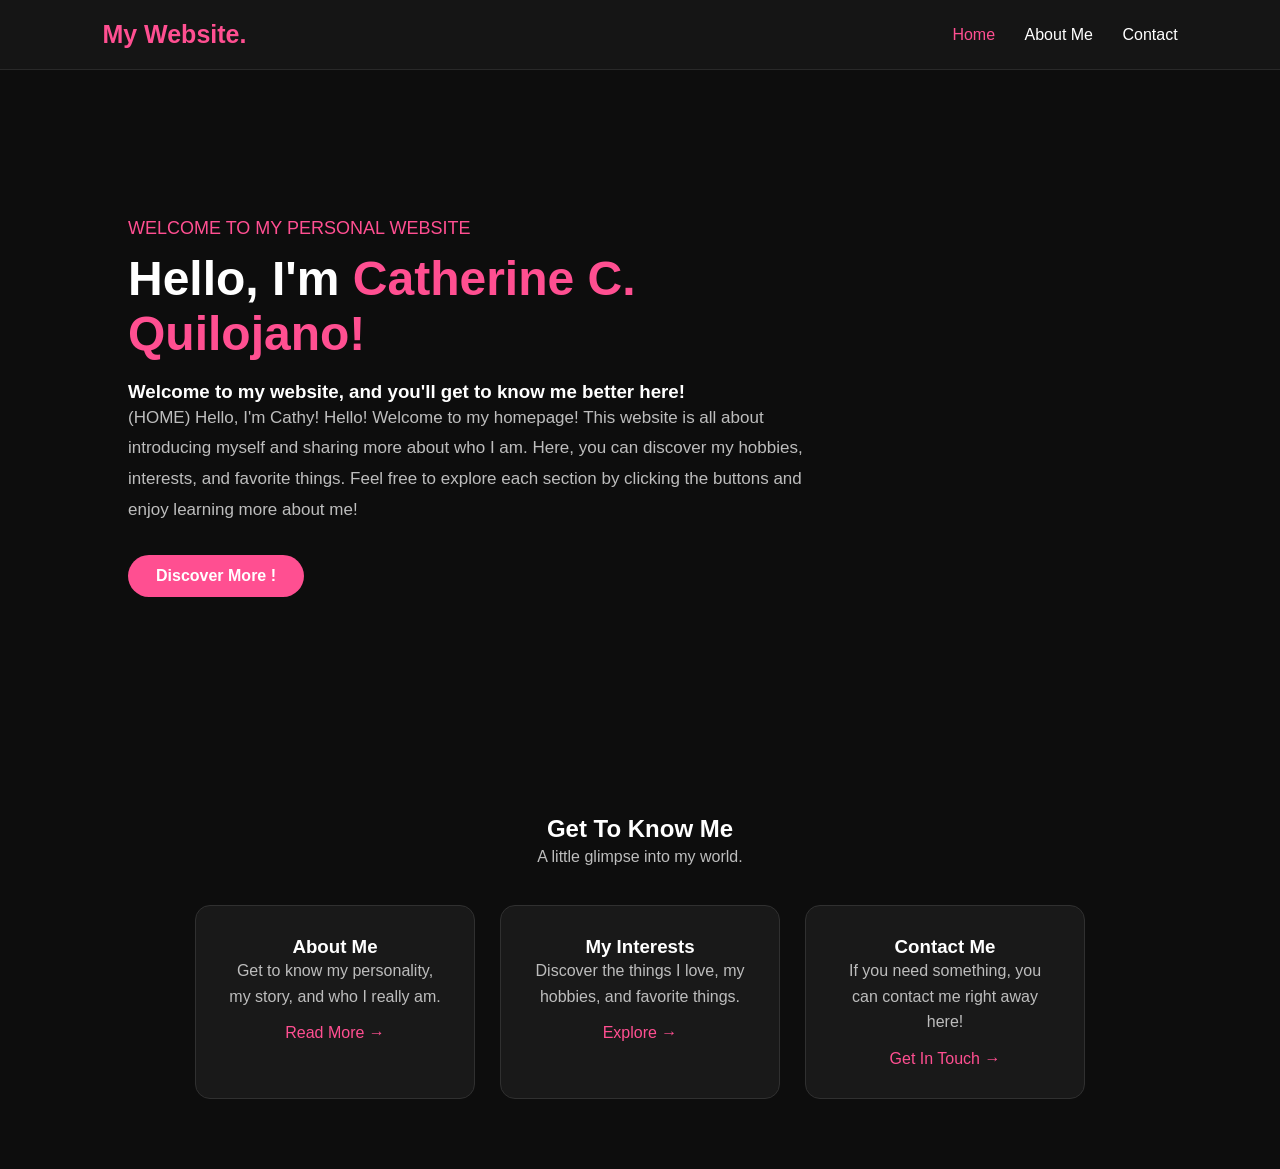
==== index.html @ f65b0c99 "Add files via upload" ====
<!DOCTYPE html>
<html lang="en">
<head>
    <meta charset="UTF-8">
    <meta name="viewport" content="width=device-width, initial-scale=1.0">

    <title>Home | My Personal Website</title>

    <link rel="stylesheet" href="style.css">
</head>

<body>

    <!-- NAVIGATION BAR -->
    <header>
        <h2 class="logo">My Website.</h2>

        <nav>
            <a href="index.html" class="active">Home</a>
            <a href="about.html">About Me</a>
            <a href="contact.html">Contact</a>
        </nav>
    </header>

    <!-- HOME SECTION -->
    <section class="home">

        <div class="home-content">

            <p class="welcome">
                WELCOME TO MY PERSONAL WEBSITE
            </p>

            <h1>
                Hello, I'm <span>Catherine C. Quilojano!</span>
            </h1>

            <h3>Welcome to my website, and you'll get to know me better here!</h3>

            <p class="description">
                (HOME)

Hello, I'm Cathy!

Hello! Welcome to my homepage! This website is all about
              introducing myself and sharing more about who I am. 
              Here, you can discover my hobbies, interests, 
            and favorite things.
              Feel free to explore each section by clicking the buttons and enjoy learning more about me!
            </p>

            <a href="about.html" class="button">
                Discover More !
            </a>

        </div>

    </section>

    <!-- HOME CARDS -->
    <section class="home-cards">

        <h2>Get To Know Me</h2>

        <p class="card-subtitle">
            A little glimpse into my world.
        </p>

        <div class="card-container">

            <div class="card">
                <h3>About Me</h3>
                <p>
                    Get to know my personality,
                    my story, and who I really am.
                </p>
                <a href="about.html">Read More →</a>
            </div>

            <div class="card">
                <h3> My Interests</h3>
                <p>
                    Discover the things I love,
                    my hobbies, and favorite things.
                </p>
                <a href="about.html">Explore →</a>
            </div>

            <div class="card">
                <h3> Contact Me</h3>
                <p>
                    If you need something, you can
                  contact me right away here!
                </p>
                <a href="contact.html">Get In Touch →</a>
            </div>

        </div>

    </section>


</body>
</html>
---- style.css ----
/* GENERAL SETTINGS */
* {
    margin: 0;
    padding: 0;
    box-sizing: border-box;
    font-family: Arial, sans-serif;
    scroll-behavior: smooth;
}

body {
    background: #0d0d0d;
    color: white;
}

/* NAVIGATION BAR */
header {
    width: 100%;
    padding: 20px 8%;
    display: flex;
    justify-content: space-between;
    align-items: center;
    background: #151515;
    position: sticky;
    top: 0;
    z-index: 100;
    border-bottom: 1px solid #292929;
}

.logo {
    color: #ff4f91;
    font-size: 25px;
    font-weight: bold;
    text-decoration: none;
}

nav a {
    color: white;
    text-decoration: none;
    font-size: 16px;
    margin-left: 25px;
    transition: 0.3s;
}

nav a:hover,
nav a.active {
    color: #ff4f91;
}

/* GENERAL TITLES */
.welcome {
    color: #ff4f91;
    font-size: 18px;
    margin-bottom: 12px;
}

h1 {
    font-size: 48px;
    margin-bottom: 20px;
}

h1 span,
h2 span {
    color: #ff4f91;
}

/* HOME PAGE */
.home {
    min-height: 75vh;
    display: flex;
    align-items: center;
    padding: 70px 10%;
}

.home-content {
    max-width: 700px;
}

.description {
    color: #bdbdbd;
    font-size: 17px;
    line-height: 1.8;
    margin-bottom: 30px;
}

/* BUTTONS */
.button {
    display: inline-block;
    padding: 12px 28px;
    background: #ff4f91;
    color: white;
    text-decoration: none;
    border-radius: 30px;
    font-weight: bold;
    transition: 0.3s;
}

.button:hover {
    background: #e52d76;
    transform: translateY(-3px);
}

/* CARDS */
.home-cards,
.about,
.contact {
    padding: 70px 10%;
    text-align: center;
}

.card-subtitle,
.about-intro,
.contact-intro {
    color: #bdbdbd;
    margin-bottom: 35px;
    line-height: 1.7;
}

.card-container {
    display: flex;
    justify-content: center;
    flex-wrap: wrap;
    gap: 25px;
}

.card {
    background: #191919;
    border: 1px solid #303030;
    padding: 30px;
    width: 280px;
    border-radius: 15px;
    transition: 0.3s;
}

.card:hover {
    transform: translateY(-8px);
    border-color: #ff4f91;
}

.card h2 {
    color: #ff4f91;
    margin-bottom: 15px;
}

.card p {
    color: #bdbdbd;
    line-height: 1.6;
}

.card a {
    display: inline-block;
    color: #ff4f91;
    text-decoration: none;
    margin-top: 15px;
}

/* ABOUT PAGE */
.profile-card {
    display: flex;
    align-items: center;
    justify-content: center;
    gap: 35px;
    background: #191919;
    padding: 30px;
    border-radius: 15px;
    margin: 35px auto;
    max-width: 850px;
    text-align: left;
}

.profile-image img {
    width: 220px;
    height: 220px;
    object-fit: cover;
    border-radius: 15px;
    border: 3px solid #ff4f91;
}

.profile-text {
    flex: 1;
}

.profile-text h2 {
    margin-bottom: 15px;
}

.profile-text p {
    color: #bdbdbd;
    line-height: 1.8;
}

.section-title {
    margin: 50px 0 25px;
    color: #ff4f91;
}

.personal-info {
    background: #191919;
    padding: 30px;
    border-radius: 15px;
    max-width: 700px;
    margin: 40px auto;
    text-align: left;
}

.personal-info h2 {
    color: #ff4f91;
    margin-bottom: 20px;
}

.personal-info p {
    color: #ccc;
    margin: 12px 0;
    line-height: 1.6;
}

/* CONTACT PAGE */
.contact-container {
    display: flex;
    justify-content: center;
    flex-wrap: wrap;
    gap: 25px;
}

.contact-card {
    background: #191919;
    border: 1px solid #303030;
    padding: 30px;
    width: 280px;
    border-radius: 15px;
    transition: 0.3s;
}

.contact-card:hover {
    transform: translateY(-8px);
    border-color: #ff4f91;
}

.contact-card h2 {
    color: #ff4f91;
    margin-bottom: 15px;
}

.contact-card p {
    color: #bdbdbd;
    line-height: 1.6;
}

.contact-card a {
    display: inline-block;
    margin-top: 20px;
    color: #ff4f91;
    text-decoration: none;
}

/* MESSAGE BOX - IF INCLUDED */
.message-box {
    max-width: 600px;
    margin: 50px auto;
    background: #191919;
    padding: 30px;
    border-radius: 15px;
}

.message-box input,
.message-box textarea {
    width: 100%;
    padding: 14px;
    margin: 10px 0;
    background: #252525;
    color: white;
    border: 1px solid #444;
    border-radius: 8px;
    outline: none;
}

.message-box input:focus,
.message-box textarea:focus {
    border-color: #ff4f91;
}

.message-box textarea {
    min-height: 130px;
    resize: vertical;
}

.message-box button {
    padding: 12px 28px;
    background: #ff4f91;
    color: white;
    border: none;
    border-radius: 25px;
    cursor: pointer;
    font-weight: bold;
}

/* FOOTER */
footer {
    background: #151515;
    color: #999;
    text-align: center;
    padding: 25px;
    margin-top: 40px;
}

/* MOBILE RESPONSIVENESS */
@media (max-width: 600px) {

    header {
        flex-direction: column;
        gap: 18px;
        padding: 20px 5%;
    }

    nav {
        display: flex;
        justify-content: center;
        flex-wrap: wrap;
        gap: 15px;
    }

    nav a {
        margin: 0;
        font-size: 14px;
    }

    h1 {
        font-size: 36px;
    }

    .home {
        padding: 60px 7%;
        min-height: 65vh;
    }

    .home-cards,
    .about,
    .contact {
        padding: 50px 7%;
    }

    .profile-card {
        flex-direction: column;
        text-align: center;
    }

    .profile-image img {
        width: 180px;
        height: 180px;
    }

    .card,
    .contact-card {
        width: 100%;
    }
}
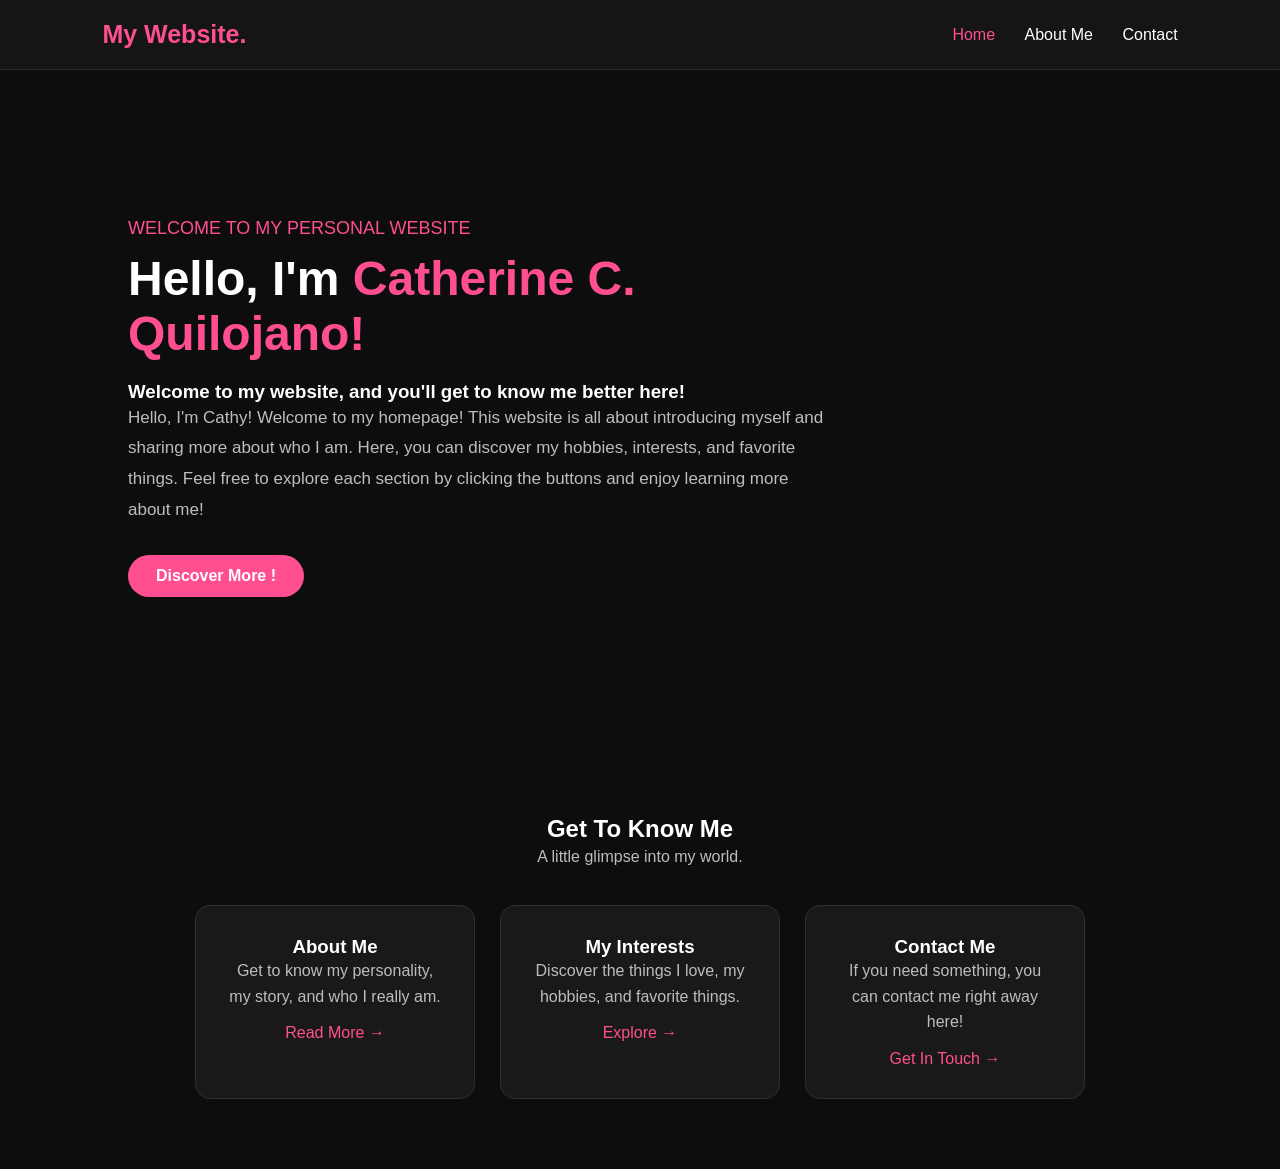
==== commit 350a4815: "index.html" ====
--- a/index.html
+++ b/index.html
@@ -39,11 +39,9 @@
             <h3>Welcome to my website, and you'll get to know me better here!</h3>
 
             <p class="description">
-                (HOME)
+                
 
-Hello, I'm Cathy!
-
-Hello! Welcome to my homepage! This website is all about
+Hello, I'm Cathy! Welcome to my homepage! This website is all about
               introducing myself and sharing more about who I am. 
               Here, you can discover my hobbies, interests, 
             and favorite things.
